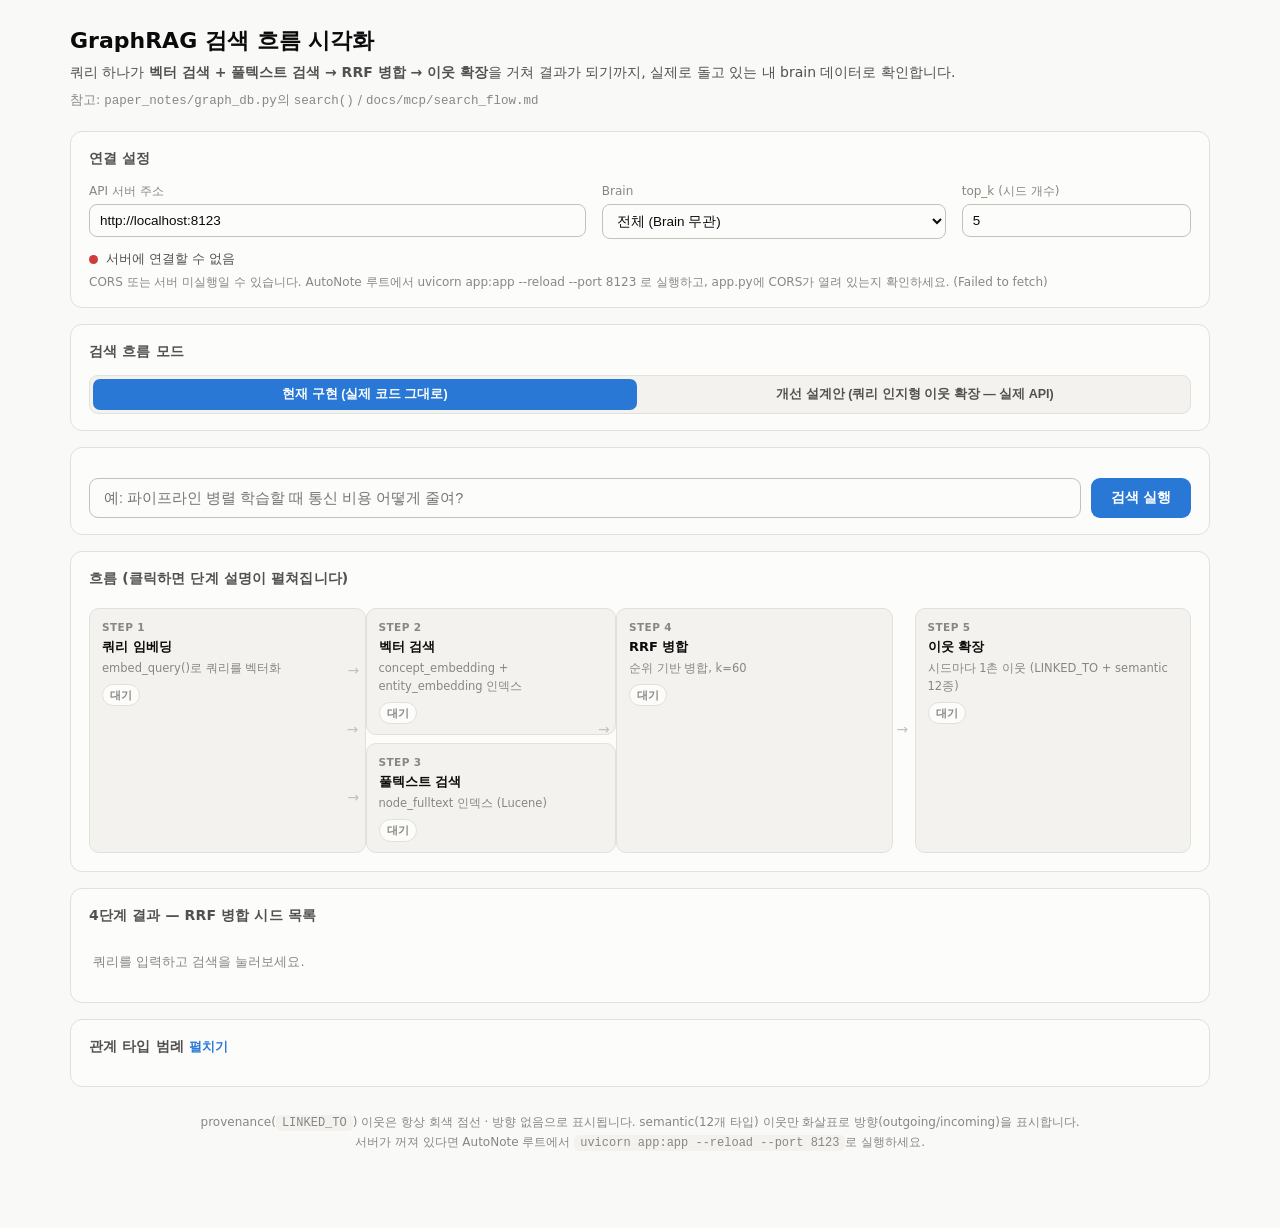
==== test/search_flow_visualizer.html @ 50897fcd "feat(graph): add query-aware relation-type routing to search() Implements the design in docs/mcp/sea" ====
<!DOCTYPE html>
<html lang="ko">
<head>
<meta charset="UTF-8">
<meta name="viewport" content="width=device-width, initial-scale=1.0">
<title>GraphRAG 검색 흐름 시각화</title>
<style>
  :root{
    color-scheme: light;
    --surface:      #fcfcfb;
    --surface-2:    #f3f2ee;
    --page:         #f9f9f7;
    --text:         #0b0b0b;
    --text-2:       #52514e;
    --text-muted:   #898781;
    --border:       #e1e0d9;
    --border-strong:#c3c2b7;
    --accent:       #2a78d6;
    --accent-bg:    #eaf2fc;
    --good:         #0ca30c;
    --bad:          #d03b3b;
    --warn:         #eda100;

    --node-concept-bg: #eaf2fc; --node-concept-bd: #2a78d6;
    --node-entity-bg:  #e3f6ef; --node-entity-bd:  #1baf7a;
    --node-paper-bg:   #f0efec; --node-paper-bd:   #898781;

    --grp-hierarchy: #4a3aa7; /* violet: PART_OF, IS_A */
    --grp-usage:     #eb6834; /* orange: USES, EXTENDS, IMPROVES_ON */
    --grp-compare:   #e34948; /* red:    OUTPERFORMS, COMPARED_TO, CONTRADICTS */
    --grp-eval:      #eda100; /* yellow: SOLVES, EVALUATED_ON, LIMITED_BY */
    --grp-related:   #898781; /* gray:   RELATED (fallback) */
    --grp-provenance:#898781; /* gray:   LINKED_TO */
  }
  @media (prefers-color-scheme: dark){
    :root{
      color-scheme: dark;
      --surface:      #1a1a19;
      --surface-2:    #232322;
      --page:         #0d0d0d;
      --text:         #ffffff;
      --text-2:       #c3c2b7;
      --text-muted:   #898781;
      --border:       #2c2c2a;
      --border-strong:#383835;
      --accent:       #3987e5;
      --accent-bg:    #16273d;
      --good:         #0ca30c;
      --bad:          #e66767;
      --warn:         #c98500;

      --node-concept-bg: #16273d; --node-concept-bd: #3987e5;
      --node-entity-bg:  #12261e; --node-entity-bd:  #199e70;
      --node-paper-bg:   #232322; --node-paper-bd:   #6b6a64;

      --grp-hierarchy: #9085e9;
      --grp-usage:     #eb875f;
      --grp-compare:   #e66767;
      --grp-eval:      #c98500;
      --grp-related:   #a3a199;
      --grp-provenance:#a3a199;
    }
  }
  *{ box-sizing:border-box; }
  body{
    margin:0; background:var(--page); color:var(--text);
    font-family: system-ui, -apple-system, "Segoe UI", sans-serif;
    font-size:14px; line-height:1.55;
  }
  .wrap{ max-width:1180px; margin:0 auto; padding:24px 20px 80px; }
  header.page{ margin-bottom:20px; }
  header.page h1{ font-size:22px; margin:0 0 4px; }
  header.page p{ margin:0; color:var(--text-2); }
  header.page .doc-ref{ color:var(--text-muted); font-size:12.5px; margin-top:6px; }

  .card{
    background:var(--surface); border:1px solid var(--border);
    border-radius:12px; padding:16px 18px; margin-bottom:16px;
  }
  .card h2{ font-size:14px; margin:0 0 12px; color:var(--text-2); font-weight:700; letter-spacing:.01em; }

  /* --- config bar --- */
  .cfg-grid{ display:grid; grid-template-columns: 1.3fr .9fr .6fr; gap:12px 16px; }
  @media (max-width:820px){ .cfg-grid{ grid-template-columns:1fr; } }
  .field label{ display:block; font-size:12px; color:var(--text-muted); margin-bottom:4px; }
  .field input[type=text], .field input[type=number], .field select{
    width:100%; padding:8px 10px; border-radius:8px; border:1px solid var(--border-strong);
    background:var(--surface); color:var(--text); font-size:13.5px;
  }
  .field input:focus, .field select:focus{ outline:2px solid var(--accent); outline-offset:1px; }
  .status-row{ display:flex; align-items:center; gap:8px; margin-top:10px; font-size:12.5px; color:var(--text-2); }
  .dot{ width:9px; height:9px; border-radius:50%; background:var(--text-muted); flex:0 0 auto; }
  .dot.ok{ background:var(--good); }
  .dot.bad{ background:var(--bad); }
  .dot.pending{ background:var(--warn); animation:pulse 1.1s infinite; }
  @keyframes pulse{ 0%,100%{opacity:1;} 50%{opacity:.35;} }
  .hint{ color:var(--text-muted); font-size:12px; margin-top:4px; }

  .mode-toggle{ display:flex; gap:6px; background:var(--surface-2); border:1px solid var(--border); border-radius:9px; padding:3px; }
  .mode-toggle button{
    flex:1; padding:7px 10px; border:none; border-radius:7px; background:transparent;
    color:var(--text-2); font-size:12.5px; font-weight:600; cursor:pointer;
  }
  .mode-toggle button.active{ background:var(--accent); color:#fff; }

  .improved-panel{ margin-top:12px; padding-top:12px; border-top:1px dashed var(--border); display:none; }
  .improved-panel.show{ display:block; }
  .improved-panel .row{ display:flex; flex-wrap:wrap; gap:16px; align-items:flex-start; }
  .type-checks{ display:flex; flex-wrap:wrap; gap:6px 10px; max-width:640px; }
  .type-chk{ display:flex; align-items:center; gap:5px; font-size:12px; color:var(--text-2); white-space:nowrap; }
  .type-chk input{ accent-color:var(--accent); }
  .type-chk .sw{ width:8px; height:8px; border-radius:2px; flex:0 0 auto; }
  .type-chk .chk-score{ font-size:10px; color:var(--text-muted); font-variant-numeric:tabular-nums; }
  .mini-field{ display:flex; align-items:center; gap:6px; font-size:12.5px; color:var(--text-2); }
  .mini-field input[type=number]{ width:56px; padding:5px 6px; border-radius:6px; border:1px solid var(--border-strong); background:var(--surface); color:var(--text); }

  .query-row{ display:flex; gap:10px; margin-top:14px; }
  .query-row input[type=text]{ flex:1; padding:11px 14px; border-radius:9px; border:1px solid var(--border-strong); background:var(--surface); color:var(--text); font-size:14.5px; }
  .query-row input[type=text]:focus{ outline:2px solid var(--accent); outline-offset:1px; }
  .btn{ padding:10px 20px; border-radius:9px; border:none; background:var(--accent); color:#fff; font-size:14px; font-weight:600; cursor:pointer; white-space:nowrap; }
  .btn:disabled{ opacity:.5; cursor:default; }
  .btn.ghost{ background:transparent; color:var(--accent); border:1px solid var(--accent); }

  /* --- pipeline --- */
  .pipeline{ display:flex; align-items:stretch; gap:0; overflow-x:auto; padding:6px 0 2px; }
  .stage{
    flex:1 1 0; min-width:150px; border:1px solid var(--border); border-radius:10px;
    padding:10px 12px; background:var(--surface-2); position:relative; cursor:pointer;
    transition:border-color .15s, background .15s;
  }
  .stage + .stage{ margin-left:22px; }
  .stage::before{
    content:"→"; position:absolute; left:-19px; top:50%; transform:translateY(-50%);
    color:var(--border-strong); font-size:14px;
  }
  .stage.parallel::before{ content:""; }
  .stage .n{ font-size:10.5px; font-weight:700; color:var(--text-muted); letter-spacing:.04em; }
  .stage .t{ font-size:13px; font-weight:700; margin:2px 0 3px; }
  .stage .d{ font-size:11.5px; color:var(--text-muted); }
  .stage .badge{
    display:inline-block; margin-top:6px; font-size:10.5px; font-weight:700; padding:2px 7px;
    border-radius:99px; background:var(--surface); color:var(--text-muted); border:1px solid var(--border);
  }
  .stage.active{ border-color:var(--accent); background:var(--accent-bg); }
  .stage.active .badge{ background:var(--accent); color:#fff; border-color:var(--accent); }
  .stage.done .badge{ background:var(--good); color:#fff; border-color:var(--good); }
  .stage-detail{
    display:none; margin-top:10px; padding:10px 12px; background:var(--surface-2);
    border:1px solid var(--border); border-radius:9px; font-size:12.5px; color:var(--text-2);
  }
  .stage-detail.show{ display:block; }
  .stage-detail code, .stage-detail pre{
    background:var(--surface); border:1px solid var(--border); border-radius:6px;
    padding:2px 5px; font-size:11.5px; font-family:ui-monospace, "SF Mono", Menlo, Consolas, monospace;
  }
  .stage-detail pre{ padding:8px 10px; overflow-x:auto; white-space:pre; }

  .parallel-wrap{ flex:1 1 0; min-width:150px; display:flex; flex-direction:column; gap:8px; position:relative; }
  .parallel-wrap::before{ content:"→"; position:absolute; left:-19px; top:50%; transform:translateY(-50%); color:var(--border-strong); font-size:14px; }
  .parallel-wrap .stage{ flex:1; }
  .parallel-wrap .stage + .stage{ margin-left:0; }

  /* --- seeds --- */
  .empty-note{ color:var(--text-muted); font-size:13px; padding:14px 4px; }
  .seed-list{ display:flex; flex-direction:column; gap:10px; }
  .seed-card{ border:1px solid var(--border); border-radius:10px; overflow:hidden; }
  .seed-head{ display:flex; align-items:center; gap:10px; padding:10px 14px; background:var(--surface-2); cursor:pointer; }
  .rank{ font-size:12px; font-weight:800; color:var(--text-muted); width:22px; }
  .type-badge{ font-size:10.5px; font-weight:700; padding:2px 8px; border-radius:99px; border:1px solid; }
  .type-badge.Concept{ color:var(--node-concept-bd); background:var(--node-concept-bg); border-color:var(--node-concept-bd); }
  .type-badge.Entity{ color:var(--node-entity-bd); background:var(--node-entity-bg); border-color:var(--node-entity-bd); }
  .type-badge.Paper{ color:var(--node-paper-bd); background:var(--node-paper-bg); border-color:var(--node-paper-bd); }
  .seed-label{ font-weight:600; flex:1; min-width:0; overflow:hidden; text-overflow:ellipsis; white-space:nowrap; }
  .seed-score{ font-size:11.5px; color:var(--text-muted); font-variant-numeric:tabular-nums; }
  .score-bar{ height:4px; border-radius:2px; background:var(--border); overflow:hidden; margin-top:2px; }
  .score-bar i{ display:block; height:100%; background:var(--accent); }
  .chev{ color:var(--text-muted); font-size:11px; transition:transform .15s; }
  .seed-card.open .chev{ transform:rotate(90deg); }

  .neighbor-body{ display:none; padding:14px; border-top:1px solid var(--border); }
  .seed-card.open .neighbor-body{ display:block; }
  .neigh-section-title{ font-size:11px; font-weight:700; color:var(--text-muted); text-transform:uppercase; letter-spacing:.05em; margin:0 0 8px; }
  .neigh-section + .neigh-section{ margin-top:16px; }
  .neigh-grid{ display:flex; flex-wrap:wrap; gap:8px; }
  .neigh-chip{
    display:flex; align-items:center; gap:7px; padding:6px 10px 6px 8px; border-radius:9px;
    border:1px solid var(--border); background:var(--surface-2); font-size:12.5px; max-width:340px;
  }
  .neigh-chip .type-dot{ width:8px; height:8px; border-radius:50%; flex:0 0 auto; }
  .neigh-chip .lbl{ overflow:hidden; text-overflow:ellipsis; white-space:nowrap; }
  .neigh-chip .rel-tag{
    font-size:10px; font-weight:700; padding:1px 6px; border-radius:99px; color:#fff; white-space:nowrap;
  }
  .neigh-chip .arrow{ font-size:11px; color:var(--text-muted); }
  .neigh-chip .neigh-score{ font-size:10.5px; color:var(--text-muted); font-variant-numeric:tabular-nums; }
  .reduce-note{ font-size:11.5px; color:var(--text-muted); margin-bottom:8px; }
  .hop2-block{ margin-top:8px; padding:8px 10px; border-left:2px solid var(--border-strong); font-size:12px; color:var(--text-2); }
  .hop2-block .path{ font-size:11.5px; color:var(--text-muted); margin-bottom:6px; }

  /* --- legend --- */
  .legend-toggle{ font-size:12.5px; color:var(--accent); cursor:pointer; background:none; border:none; padding:0; font-weight:600; }
  .legend-body{ display:none; margin-top:12px; }
  .legend-body.show{ display:block; }
  .legend-grid{ display:grid; grid-template-columns:repeat(auto-fill,minmax(230px,1fr)); gap:8px 14px; }
  .legend-item{ display:flex; gap:8px; font-size:12px; }
  .legend-item .sw{ width:10px; height:10px; border-radius:2px; margin-top:3px; flex:0 0 auto; }
  .legend-item b{ font-family:ui-monospace, Menlo, Consolas, monospace; font-size:11.5px; }
  .legend-item span{ color:var(--text-muted); }

  .raw-toggle{ font-size:12px; color:var(--text-muted); cursor:pointer; background:none; border:none; padding:0; margin-top:10px; text-decoration:underline; }
  pre.raw{ display:none; margin-top:8px; max-height:280px; overflow:auto; background:var(--surface-2); border:1px solid var(--border); border-radius:8px; padding:10px 12px; font-size:11.5px; }
  pre.raw.show{ display:block; }

  .footnote{ color:var(--text-muted); font-size:12px; margin-top:26px; text-align:center; }
  .footnote code{ background:var(--surface-2); padding:1px 6px; border-radius:5px; }
</style>
</head>
<body>
<div class="wrap">

  <header class="page">
    <h1>GraphRAG 검색 흐름 시각화</h1>
    <p>쿼리 하나가 <b>벡터 검색 + 풀텍스트 검색 → RRF 병합 → 이웃 확장</b>을 거쳐 결과가 되기까지, 실제로 돌고 있는 내 brain 데이터로 확인합니다.</p>
    <div class="doc-ref">참고: <code>paper_notes/graph_db.py</code>의 <code>search()</code> / <code>docs/mcp/search_flow.md</code></div>
  </header>

  <section class="card">
    <h2>연결 설정</h2>
    <div class="cfg-grid">
      <div class="field">
        <label for="baseUrl">API 서버 주소</label>
        <input type="text" id="baseUrl" placeholder="http://localhost:8123">
      </div>
      <div class="field">
        <label for="brainSel">Brain</label>
        <select id="brainSel"><option value="">전체 (Brain 무관)</option></select>
      </div>
      <div class="field">
        <label for="topK">top_k (시드 개수)</label>
        <input type="number" id="topK" value="5" min="1" max="20">
      </div>
    </div>
    <div class="status-row">
      <span class="dot pending" id="statusDot"></span>
      <span id="statusText">서버 연결 확인 중…</span>
    </div>
    <div class="hint" id="statusHint"></div>
  </section>

  <section class="card">
    <h2>검색 흐름 모드</h2>
    <div class="mode-toggle">
      <button id="modeBtnCurrent" class="active" type="button">현재 구현 (실제 코드 그대로)</button>
      <button id="modeBtnImproved" type="button">개선 설계안 (쿼리 인지형 이웃 확장 — 실제 API)</button>
    </div>

    <div class="improved-panel" id="improvedPanel">
      <div class="hint" style="margin-bottom:10px;">
        <code>graph_db.py</code>의 <code>search(mode="routed")</code>를 실제로 호출합니다(<code>docs/mcp/search_flow.md</code>의 "개선 설계안"이 그대로 구현돼 있음) — 관계 타입 라우팅과 이웃 랭킹 점수는 <b>전부 실제 임베딩 코사인 유사도</b>고, 2촌 확장도 <b>같은 요청 한 번 안에서 서버가 실제로 계산</b>해서 내려줍니다. 브라우저에서 다시 계산하는 부분은 없습니다.
        기본 검색("현재 구현" 모드, <code>mode="all"</code>)은 100% 그대로라서, 이 기능이 있다고 해서 Claude가 실제로 검색할 때의 동작이 바뀌는 건 아닙니다.
      </div>
      <div class="row">
        <div>
          <div class="hint" style="margin-bottom:6px;">① 관계 타입 라우팅 — 검색을 실행하면 서버가 쿼리 임베딩과 각 타입 설명 임베딩의 코사인 유사도로 상위 3개를 자동 체크합니다(옆 숫자가 실제 유사도 점수). 체크박스를 직접 켜고 끄면 그 뒤로는 검색을 다시 실행해도(또는 아래 설정을 바꿔도) 자동 추천이 덮어쓰지 않고 그 상태로 서버에 그대로 전달됩니다.
            <span id="autoRouteResetHint" style="display:none;"> — <button type="button" id="autoRouteResetBtn" class="raw-toggle" style="font-size:11.5px;">자동 추천으로 되돌리기</button></span>
          </div>
          <div class="type-checks" id="typeChecks"></div>
        </div>
      </div>
      <div class="row" style="margin-top:12px;">
        <div class="mini-field">② 시드당 semantic 이웃 상한(M):
          <input type="number" id="capM" value="3" min="1" max="12">
        </div>
        <div class="mini-field">
          <input type="checkbox" id="hop2Chk" checked>
          ③ 상위 <input type="number" id="hop2N" value="1" min="1" max="2" style="width:40px;"> 개 이웃만 2촌까지 확장 (같은 요청 안에서 서버가 계산)
        </div>
      </div>
    </div>
  </section>

  <section class="card">
    <div class="query-row">
      <input type="text" id="queryInput" placeholder="예: 파이프라인 병렬 학습할 때 통신 비용 어떻게 줄여?">
      <button class="btn" id="searchBtn" type="button">검색 실행</button>
    </div>
  </section>

  <section class="card">
    <h2>흐름 (클릭하면 단계 설명이 펼쳐집니다)</h2>
    <div class="pipeline" id="pipeline"></div>
    <div id="stageDetails"></div>
  </section>

  <section class="card">
    <h2>4단계 결과 — RRF 병합 시드 목록</h2>
    <div id="seedListWrap"><div class="empty-note">쿼리를 입력하고 검색을 눌러보세요.</div></div>
    <button class="raw-toggle" id="rawToggle" style="display:none;">원본 응답 JSON 보기</button>
    <pre class="raw" id="rawJson"></pre>
  </section>

  <section class="card">
    <h2>관계 타입 범례 <button class="legend-toggle" id="legendToggle">펼치기</button></h2>
    <div class="legend-body" id="legendBody">
      <div class="legend-grid" id="legendGrid"></div>
    </div>
  </section>

  <div class="footnote">
    provenance(<code>LINKED_TO</code>) 이웃은 항상 회색 점선 · 방향 없음으로 표시됩니다. semantic(12개 타입) 이웃만 화살표로 방향(outgoing/incoming)을 표시합니다.<br>
    서버가 꺼져 있다면 AutoNote 루트에서 <code>uvicorn app:app --reload --port 8123</code>로 실행하세요.
  </div>

</div>

<script>
(function(){
  "use strict";

  /* ---------------- 12개 semantic 관계 타입 정의 (docs/graph/relation_type.md 기준) ---------------- */
  var REL_TYPES = [
    { name:"PART_OF",      group:"hierarchy", symmetric:false, desc:"A가 B의 구성요소다" },
    { name:"IS_A",         group:"hierarchy", symmetric:false, desc:"A가 B의 구체적 사례/하위 유형이다" },
    { name:"USES",         group:"usage",     symmetric:false, desc:"A가 B를 도구/구성요소로 사용한다" },
    { name:"EXTENDS",      group:"usage",     symmetric:false, desc:"A가 B를 확장·발전시킨 후속 연구다" },
    { name:"IMPROVES_ON",  group:"usage",     symmetric:false, desc:"A가 B보다 개선된 성능/방식으로 제시된다" },
    { name:"OUTPERFORMS",  group:"compare",   symmetric:false, desc:"A가 B보다 실험적으로 우세하다" },
    { name:"COMPARED_TO",  group:"compare",   symmetric:true,  desc:"A와 B가 서로 비교 대상이다 (대칭)" },
    { name:"CONTRADICTS",  group:"compare",   symmetric:true,  desc:"A의 주장/결과가 B와 상충한다 (대칭)" },
    { name:"SOLVES",       group:"eval",      symmetric:false, desc:"A(방법)가 B(문제)를 해결한다" },
    { name:"EVALUATED_ON", group:"eval",      symmetric:false, desc:"A가 B(데이터셋/벤치마크)로 검증됐다" },
    { name:"LIMITED_BY",   group:"eval",      symmetric:false, desc:"A가 B라는 한계를 가진다" },
    { name:"RELATED",      group:"related",   symmetric:true,  desc:"위 어디에도 안 맞는 약한 연결 (폴백)" }
  ];
  var GROUP_COLOR = {
    hierarchy: "var(--grp-hierarchy)",
    usage:     "var(--grp-usage)",
    compare:   "var(--grp-compare)",
    eval:      "var(--grp-eval)",
    related:   "var(--grp-related)",
    provenance:"var(--grp-provenance)"
  };
  var REL_BY_NAME = {};
  REL_TYPES.forEach(function(r){ REL_BY_NAME[r.name] = r; });

  var PIPELINE_STAGES = [
    { id:"s1", n:"STEP 1", t:"쿼리 임베딩", d:"embed_query()로 쿼리를 벡터화",
      detail:"paper_notes/embeddings.py의 로컬 임베딩 모델로 쿼리 문자열을 노드 임베딩과 같은 모델·차원으로 벡터화합니다. (embed_query는 질의문 인코딩, embed_passage는 저장 문서 인코딩 — 비대칭 임베딩)" },
    { id:"s2", n:"STEP 2", t:"벡터 검색", d:"concept_embedding + entity_embedding 인덱스", parallel:true,
      detail:"<pre>CALL db.index.vector.queryNodes('concept_embedding', k, vec) YIELD node, score\nUNION\nCALL db.index.vector.queryNodes('entity_embedding', k, vec) YIELD node, score</pre>두 인덱스를 UNION으로 합친 뒤 파이썬에서 score 기준 재정렬합니다. 최대 2*top_k개 후보." },
    { id:"s3", n:"STEP 3", t:"풀텍스트 검색", d:"node_fulltext 인덱스 (Lucene)", parallel:true,
      detail:"<pre>CALL db.index.fulltext.queryNodes('node_fulltext', q) YIELD node, score\nLIMIT k</pre>display_label / description / note / user_notes 네 필드를 대상으로 Lucene이 토큰 매치·TF-IDF 계열 점수를 매깁니다." },
    { id:"s4", n:"STEP 4", t:"RRF 병합", d:"순위 기반 병합, k=60",
      detail:"벡터(코사인 0~1)와 풀텍스트(Lucene, 상한 없음) 점수는 스케일이 달라 그대로 못 더칩니다. 각 리스트 안에서의 <code>순위</code>만 보고 <code>score += 1/(60+rank)</code>를 두 리스트에서 각각 더한 뒤 내림차순 정렬 → 상위 top_k개가 최종 시드." },
    { id:"s5", n:"STEP 5", t:"이웃 확장", d:"시드마다 1촌 이웃 (LINKED_TO + semantic 12종)",
      detail:"<pre>MATCH (n:{type} {slug:$slug})\nOPTIONAL MATCH (n)-[r]-(neighbor)</pre>타입 미지정·무방향 패턴이라 provenance(LINKED_TO)와 semantic 12종을 한 번에 훑습니다. relation/direction은 LINKED_TO일 땐 null, semantic일 땐 채워집니다(direction: startNode(r)=n이면 outgoing)." }
  ];

  /* ---------------- 상태 ---------------- */
  var state = {
    mode: "current",
    lastResults: null,
    baseUrl: localStorage.getItem("sfv_baseUrl") || "http://localhost:8123",
    brainId: localStorage.getItem("sfv_brainId") || "",
    // 자동 관계 타입 라우팅(서버가 실제로 계산해 응답에 담아 보내는 routed_types)이
    // 체크박스를 계속 덮어써도 되는지. 사용자가 체크박스를 하나라도 직접 클릭하면
    // false로 내려가서, 그 뒤로는 재검색을 해도 applyRoutedTypesToCheckboxes()가
    // 체크 상태 자체는 손대지 않고 점수 라벨만 "수동"으로 표시한다 - "직접 켜고 끌
    // 수 있다"는 문구가 실제로 지켜지게 하려면 자동 추천이 매 재검색마다 사용자의
    // 수동 선택을 되돌리면 안 된다.
    autoRouteEnabled: true,
    // 검색 실행 없이 체크박스/M/2촌 설정만 바꿔도 서버에 실제로 재요청해서 결과를
    // 바로 다시 그릴 때, 사용자가 펼쳐서 보고 있던 시드 카드가 접혀버리지 않도록
    // 열린 시드의 "type:slug" 키를 기억해둔다.
    openSeeds: new Set()
  };

  /* ---------------- DOM 준비 ---------------- */
  var $ = function(id){ return document.getElementById(id); };

  function buildPipeline(){
    var wrap = $("pipeline");
    wrap.innerHTML = "";
    var i = 0;
    while (i < PIPELINE_STAGES.length){
      var st = PIPELINE_STAGES[i];
      if (st.parallel){
        var pwrap = document.createElement("div");
        pwrap.className = "parallel-wrap";
        while (i < PIPELINE_STAGES.length && PIPELINE_STAGES[i].parallel){
          pwrap.appendChild(makeStageEl(PIPELINE_STAGES[i]));
          i++;
        }
        wrap.appendChild(pwrap);
      } else {
        wrap.appendChild(makeStageEl(st));
        i++;
      }
    }
  }
  function makeStageEl(st){
    var el = document.createElement("div");
    el.className = "stage";
    el.id = "stage-" + st.id;
    el.innerHTML =
      '<div class="n">' + st.n + '</div>' +
      '<div class="t">' + st.t + '</div>' +
      '<div class="d">' + st.d + '</div>' +
      '<span class="badge">대기</span>';
    el.addEventListener("click", function(){ toggleDetail(st); });
    return el;
  }
  function toggleDetail(st){
    var host = $("stageDetails");
    var existing = document.getElementById("detail-" + st.id);
    if (existing){ existing.remove(); return; }
    Array.prototype.forEach.call(host.querySelectorAll(".stage-detail"), function(n){ n.remove(); });
    var d = document.createElement("div");
    d.id = "detail-" + st.id;
    d.className = "stage-detail show";
    d.innerHTML = "<b>" + st.t + "</b> — " + st.detail;
    host.appendChild(d);
  }
  function setStage(id, status){ // 'idle' | 'active' | 'done'
    var el = $("stage-" + id);
    if (!el) return;
    el.classList.remove("active","done");
    var badge = el.querySelector(".badge");
    if (status === "active"){ el.classList.add("active"); badge.textContent = "진행중"; }
    else if (status === "done"){ el.classList.add("done"); badge.textContent = "완료"; }
    else { badge.textContent = "대기"; }
  }
  function resetPipeline(){ PIPELINE_STAGES.forEach(function(s){ setStage(s.id, "idle"); }); }

  function buildLegend(){
    var grid = $("legendGrid");
    grid.innerHTML = "";
    var prov = document.createElement("div");
    prov.className = "legend-item";
    prov.innerHTML = '<span class="sw" style="background:var(--grp-provenance);"></span><div><b>LINKED_TO</b><br><span>provenance(출처) — 항상 회색 점선, 방향 표시 없음</span></div>';
    grid.appendChild(prov);
    REL_TYPES.forEach(function(r){
      var it = document.createElement("div");
      it.className = "legend-item";
      it.innerHTML = '<span class="sw" style="background:' + GROUP_COLOR[r.group] + ';"></span><div><b>' + r.name + '</b>' + (r.symmetric ? ' <span style="font-size:10px;">(대칭)</span>' : '') + '<br><span>' + r.desc + '</span></div>';
      grid.appendChild(it);
    });
  }

  // 검색 실행을 다시 누르지 않아도, 개선 설계안 모드에서 관계 타입 체크박스 /
  // M(상한) / 2촌 확장 설정 중 뭐든 바뀌면 즉시 서버에 /api/graph-search?mode=routed를
  // 다시 물어서(state.lastResults를 브라우저에서 재계산하는 게 아니라, 실제 라우팅·
  // 랭킹·2촌 확장을 서버가 새 설정으로 다시 계산한 응답을 받아서) 화면에 반영한다.
  // 로컬 서버 + 로컬 임베딩 모델이라 비용은 없다.
  var refetchTimer = null;
  function refetchAndRender(){
    var query = $("queryInput").value.trim();
    if (!query || !state.lastResults) return; // 아직 첫 검색 전이면 할 게 없음
    fetchAndRender(query).catch(function(err){
      $("seedListWrap").innerHTML = '<div class="empty-note" style="color:var(--bad);">재검색 실패: ' + escapeHtml(err.message) + '</div>';
    });
  }
  // 숫자 입력(M, 2촌 개수)은 타이핑 중에도 input 이벤트가 계속 발생하므로, 매 타
  // 이핑마다 요청을 쏘지 않도록 약간의 디바운스를 둔다.
  function debouncedRefetch(){
    clearTimeout(refetchTimer);
    refetchTimer = setTimeout(refetchAndRender, 350);
  }

  function buildTypeChecks(){
    var host = $("typeChecks");
    host.innerHTML = "";
    REL_TYPES.forEach(function(r){
      var wrap = document.createElement("label");
      wrap.className = "type-chk";
      wrap.innerHTML =
        '<input type="checkbox" id="chk-' + r.name + '" checked>' +
        '<span class="sw" style="background:' + GROUP_COLOR[r.group] + ';"></span>' +
        '<span>' + r.name + '</span>' +
        '<span class="chk-score" id="chkscore-' + r.name + '"></span>';
      host.appendChild(wrap);
    });
    // 체크박스를 하나라도 직접 건드리면 자동 라우팅을 끈다(사용자의 수동 선택을
    // 존중) - "자동 추천으로 되돌리기" 버튼으로만 다시 켤 수 있다. 그리고 검색을
    // 다시 누를 필요 없이 서버에 바로 재검색을 물어서 결과에 반영한다.
    host.querySelectorAll('input[type=checkbox]').forEach(function(chk){
      chk.addEventListener("change", function(){
        state.autoRouteEnabled = false;
        $("autoRouteResetHint").style.display = "inline";
        refetchAndRender();
      });
    });
  }

  // 서버가 실제로 계산한 routed_types(쿼리 임베딩 ↔ 타입 설명 임베딩의 코사인
  // 유사도, 상위 3개)를 응답에서 그대로 읽어서 체크박스 상태/점수 라벨에 반영한다.
  // 자동 추천이 켜져 있을 때만 체크 상태 자체를 덮어쓰고, 사용자가 수동으로 끈
  // 상태에서는 체크는 건드리지 않되 "수동"이라고 표시한다.
  function applyRoutedTypesToCheckboxes(results){
    if (state.mode !== "improved") return;
    var routedTypes = (results && results[0] && results[0].routed_types) || {};
    REL_TYPES.forEach(function(r){
      var chk = $("chk-" + r.name);
      var scoreEl = $("chkscore-" + r.name);
      if (!chk) return;
      var hasScore = Object.prototype.hasOwnProperty.call(routedTypes, r.name);
      if (state.autoRouteEnabled) chk.checked = hasScore;
      if (scoreEl){
        scoreEl.textContent = hasScore ? routedTypes[r.name].toFixed(3)
          : (state.autoRouteEnabled ? "" : "수동");
      }
    });
  }

  function resetToAutoRoute(){
    state.autoRouteEnabled = true;
    $("autoRouteResetHint").style.display = "none";
    refetchAndRender();
  }

  /* ---------------- 서버 연결 ---------------- */
  function currentBase(){ return ($("baseUrl").value || "").replace(/\/+$/, ""); }

  function checkConnection(){
    var base = currentBase();
    var dot = $("statusDot"), text = $("statusText"), hint = $("statusHint");
    dot.className = "dot pending"; text.textContent = "서버 연결 확인 중…"; hint.textContent = "";
    if (!base){ dot.className = "dot bad"; text.textContent = "서버 주소를 입력하세요."; return; }

    var ctrl = new AbortController();
    var to = setTimeout(function(){ ctrl.abort(); }, 5000);
    fetch(base + "/api/brains", { signal: ctrl.signal })
      .then(function(r){ if (!r.ok) throw new Error("HTTP " + r.status); return r.json(); })
      .then(function(data){
        clearTimeout(to);
        dot.className = "dot ok"; text.textContent = "서버 연결됨";
        var sel = $("brainSel");
        var prev = sel.value || state.brainId;
        sel.innerHTML = '<option value="">전체 (Brain 무관)</option>';
        (data.brains || []).forEach(function(b){
          var opt = document.createElement("option");
          opt.value = b.id; opt.textContent = b.name + " (" + (b.paper_slugs ? b.paper_slugs.length : 0) + "개 논문)";
          sel.appendChild(opt);
        });
        if (prev) sel.value = prev;
      })
      .catch(function(err){
        clearTimeout(to);
        dot.className = "dot bad"; text.textContent = "서버에 연결할 수 없음";
        hint.textContent = "CORS 또는 서버 미실행일 수 있습니다. AutoNote 루트에서 uvicorn app:app --reload --port 8123 로 실행하고, app.py에 CORS가 열려 있는지 확인하세요. (" + err.message + ")";
      });
  }

  /* ---------------- 검색 요청 파라미터 / 실행 ---------------- */
  // 현재 UI 상태(모드, top_k, brain, 관계 타입 체크박스, M, 2촌 여부)를 실제
  // /api/graph-search 쿼리 파라미터로 그대로 옮긴다. "현재 구현" 모드는 mode=all
  // (파라미터를 안 준 것과 완전히 동일 — 서버 쪽 하위호환 보장), "개선 설계안"
  // 모드는 mode=routed. 자동 라우팅이 켜져 있으면 relation_types를 아예 안 보내서
  // 서버가 쿼리 임베딩으로 직접 라우팅하게 하고, 사용자가 체크박스를 수동으로
  // 건드린 뒤에는 그 목록을 그대로 relation_types로 넘긴다.
  function currentSearchParams(){
    var p = {
      topK: parseInt($("topK").value, 10) || 5,
      brainId: $("brainSel").value
    };
    if (state.mode === "improved"){
      p.mode = "routed";
      p.neighborCap = Math.max(1, parseInt($("capM").value, 10) || 3);
      p.hop2TopN = $("hop2Chk").checked ? Math.max(1, Math.min(2, parseInt($("hop2N").value, 10) || 1)) : 0;
      if (!state.autoRouteEnabled){
        p.relationTypes = REL_TYPES
          .filter(function(r){ var chk = $("chk-" + r.name); return chk && chk.checked; })
          .map(function(r){ return r.name; });
      }
    } else {
      p.mode = "all";
    }
    return p;
  }

  function apiSearch(query, opts){
    opts = opts || {};
    var params = new URLSearchParams();
    params.set("q", query);
    params.set("top_k", String(opts.topK || 5));
    if (opts.brainId) params.set("brain_id", opts.brainId);
    if (opts.mode) params.set("mode", opts.mode);
    if (opts.relationTypes && opts.relationTypes.length) params.set("relation_types", opts.relationTypes.join(","));
    if (typeof opts.neighborCap === "number") params.set("neighbor_cap", String(opts.neighborCap));
    if (typeof opts.hop2TopN === "number") params.set("hop2_top_n", String(opts.hop2TopN));
    return fetch(currentBase() + "/api/graph-search?" + params.toString())
      .then(function(r){
        if (!r.ok){
          return r.json().catch(function(){ return {}; }).then(function(body){
            throw new Error((body && body.detail) || ("HTTP " + r.status));
          });
        }
        return r.json();
      })
      .then(function(data){ return data.results || []; });
  }

  // 실제 네트워크 요청 한 번으로 (필요하면 mode=routed의 실제 라우팅/랭킹/2촌
  // 확장까지) 서버에서 계산해 받아온 뒤 화면을 갱신하는 공용 함수. runSearch()의
  // 최초 검색과 refetchAndRender()의 설정-변경 재검색이 모두 이걸 쓴다.
  function fetchAndRender(query){
    var params = currentSearchParams();
    return apiSearch(query, params).then(function(results){
      state.lastResults = results;
      applyRoutedTypesToCheckboxes(results);
      renderSeedList(results, query);
      $("rawToggle").style.display = "inline";
      $("rawJson").textContent = JSON.stringify(results, null, 2);
      return results;
    });
  }

  function sleep(ms){ return new Promise(function(res){ setTimeout(res, ms); }); }

  function runSearch(){
    var query = $("queryInput").value.trim();
    if (!query){ $("queryInput").focus(); return; }
    localStorage.setItem("sfv_baseUrl", currentBase());
    localStorage.setItem("sfv_brainId", $("brainSel").value);

    $("searchBtn").disabled = true;
    resetPipeline();
    $("seedListWrap").innerHTML = '<div class="empty-note">검색 중…</div>';
    $("rawToggle").style.display = "none";
    $("rawJson").classList.remove("show");

    setStage("s1", "active");
    sleep(300)
      .then(function(){ setStage("s1","done"); setStage("s2","active"); setStage("s3","active"); return sleep(300); })
      .then(function(){ return fetchAndRender(query); })
      .then(function(){
        setStage("s2","done"); setStage("s3","done"); setStage("s4","active");
        return sleep(200);
      })
      .then(function(){
        setStage("s4","done"); setStage("s5","active");
        return sleep(150);
      })
      .then(function(){ setStage("s5","done"); })
      .catch(function(err){
        $("seedListWrap").innerHTML = '<div class="empty-note" style="color:var(--bad);">검색 실패: ' + escapeHtml(err.message) + '</div>';
        resetPipeline();
      })
      .then(function(){ $("searchBtn").disabled = false; });
  }

  function escapeHtml(s){
    return String(s).replace(/[&<>"']/g, function(c){
      return { "&":"&amp;", "<":"&lt;", ">":"&gt;", '"':"&quot;", "'":"&#39;" }[c];
    });
  }

  /* ---------------- 시드/이웃 렌더링 ---------------- */
  function renderSeedList(results, query){
    var wrap = $("seedListWrap");
    wrap.innerHTML = "";
    if (!results.length){
      wrap.innerHTML = '<div class="empty-note">시드가 없습니다. (인덱스에 매치되는 concept/entity가 없거나 이 Brain 범위에 데이터가 없을 수 있습니다)</div>';
      return;
    }
    var maxScore = Math.max.apply(null, results.map(function(r){ return r.score || 0; })) || 1;

    results.forEach(function(seed, idx){
      var key = seed.type + ":" + seed.slug;
      var card = document.createElement("div");
      card.className = "seed-card";
      // 체크박스/M/2촌 설정을 바꿀 때마다 이 함수가 통째로 다시 그리는데, 그때마다
      // 펼쳐놨던 카드가 접혀버리면 "방금 보고 있던 이웃이 실시간으로 바뀌는" 걸
      // 확인할 수가 없다 - 어떤 시드가 열려 있었는지 state.openSeeds에 기억해뒀다가
      // 다시 그릴 때 그대로 펼친 채로 만든다.
      if (state.openSeeds.has(key)) card.classList.add("open");

      var head = document.createElement("div");
      head.className = "seed-head";
      head.innerHTML =
        '<span class="rank">#' + (idx+1) + '</span>' +
        '<span class="type-badge ' + seed.type + '">' + seed.type + '</span>' +
        '<div style="flex:1; min-width:0;">' +
          '<div class="seed-label">' + escapeHtml(seed.label || seed.slug) + '</div>' +
          '<div class="score-bar"><i style="width:' + Math.max(4, Math.round((seed.score||0)/maxScore*100)) + '%;"></i></div>' +
        '</div>' +
        '<span class="seed-score">RRF ' + (seed.score||0).toFixed(4) + '</span>' +
        '<span class="chev">▶</span>';
      head.addEventListener("click", function(){
        var isOpen = card.classList.toggle("open");
        if (isOpen) state.openSeeds.add(key); else state.openSeeds.delete(key);
      });
      card.appendChild(head);

      var body = document.createElement("div");
      body.className = "neighbor-body";
      body.appendChild(renderNeighbors(seed));
      card.appendChild(body);

      wrap.appendChild(card);
    });
  }

  function neighChip(n, opts){
    opts = opts || {};
    var chip = document.createElement("div");
    chip.className = "neigh-chip";
    var dotColor = n.relation ? GROUP_COLOR[(REL_BY_NAME[n.relation]||{}).group || "related"] : GROUP_COLOR.provenance;
    var arrow = "";
    if (n.relation){
      arrow = n.direction === "incoming" ? "←" : "→";
    }
    chip.innerHTML =
      '<span class="type-dot" style="background:' + dotColor + ';"></span>' +
      '<span class="type-badge ' + n.type + '" style="font-size:9.5px; padding:1px 5px;">' + n.type + '</span>' +
      '<span class="lbl" title="' + escapeHtml(n.label || n.slug) + '">' + escapeHtml(n.label || n.slug) + '</span>' +
      (n.relation ? '<span class="arrow">' + arrow + '</span><span class="rel-tag" style="background:' + dotColor + ';">' + n.relation + '</span>' : '') +
      (typeof opts.score === "number" ? '<span class="neigh-score">' + opts.score.toFixed(3) + '</span>' : '');
    return chip;
  }

  // provenance/semantic 이웃 목록 하나를 "섹션 제목 + (선택) 안내문 + 칩 그리드"로
  // 그려주는 공용 헬퍼. "현재 구현"/"개선 설계안" 두 모드 모두 이걸로 렌더링해서
  // 마크업이 흩어지지 않게 한다.
  function neighSection(title, items, opts){
    opts = opts || {};
    var sec = document.createElement("div");
    sec.className = "neigh-section";
    var titleEl = document.createElement("div");
    titleEl.className = "neigh-section-title";
    titleEl.textContent = title;
    sec.appendChild(titleEl);
    if (opts.note){
      var note = document.createElement("div");
      note.className = "reduce-note";
      note.textContent = opts.note;
      sec.appendChild(note);
    }
    var grid = document.createElement("div");
    grid.className = "neigh-grid";
    if (!items.length){
      grid.innerHTML = '<span class="hint">' + (opts.emptyText || "없음") + '</span>';
    } else {
      items.forEach(function(n){ grid.appendChild(neighChip(n, opts.chipOpts ? opts.chipOpts(n) : {})); });
    }
    sec.appendChild(grid);
    return sec;
  }

  function renderNeighbors(seed){
    var host = document.createElement("div");

    if (state.mode === "current"){
      // mode=all — 서버가 예전 그대로 시드 하나당 flat neighbors[]를 내려준다
      // (LINKED_TO/semantic 뒤섞여 있고 필터 없음). 클라이언트는 relation 유무로
      // provenance/semantic만 나눠서 보여준다.
      var neighbors = seed.neighbors || [];
      var provenance = neighbors.filter(function(n){ return !n.relation; });
      var semantic = neighbors.filter(function(n){ return !!n.relation; });
      host.appendChild(neighSection("provenance 이웃 (LINKED_TO · " + provenance.length + "개)", provenance));
      host.appendChild(neighSection("semantic 이웃 (12종 전체 · " + semantic.length + "개, 필터 없음)", semantic));
      return host;
    }

    // mode=routed — 관계 타입 라우팅, 코사인 유사도 랭킹, 시드당 상한(M), 2촌
    // 확장까지 전부 서버가 이 한 번의 요청 안에서 실제로 계산해서 내려준 결과를
    // 그대로 렌더링한다. 브라우저에서 다시 계산하는 부분은 없다.
    var provenance = seed.provenance_neighbors || [];
    var semantic = seed.semantic_neighbors || [];
    var routedTypes = seed.routed_types || {};
    var totalBefore = typeof seed.semantic_total_before_cap === "number" ? seed.semantic_total_before_cap : semantic.length;
    var routedNames = Object.keys(routedTypes);

    host.appendChild(neighSection("provenance 이웃 (LINKED_TO · " + provenance.length + "개)", provenance));

    var note = "라우팅된 타입: " + (routedNames.length ? routedNames.join(", ") : "없음") +
      " · 이웃 " + totalBefore + "개 → 상위 " + semantic.length + "개로 축소 (실제 임베딩 코사인 유사도 랭킹, type_score×similarity)";
    host.appendChild(neighSection(
      "semantic 이웃 (개선안 · 상위 " + semantic.length + "개, 실제 점수순)",
      semantic,
      { note: note, emptyText: "라우팅된 타입에 해당하는 이웃이 없습니다.", chipOpts: function(n){ return { score: n.score }; } }
    ));

    var hop2Items = semantic.filter(function(n){ return n.hop2 && n.hop2.length; });
    if (hop2Items.length){
      var hop2Sec = document.createElement("div");
      hop2Sec.className = "neigh-section";
      var hop2Title = document.createElement("div");
      hop2Title.className = "neigh-section-title";
      hop2Title.textContent = "2촌 확장 (같은 요청 안에서 서버가 실제로 계산)";
      hop2Sec.appendChild(hop2Title);
      hop2Items.forEach(function(item){
        var arrow = item.direction === "incoming" ? "←" : "→";
        var block = document.createElement("div");
        block.className = "hop2-block";
        var pathEl = document.createElement("div");
        pathEl.className = "path";
        pathEl.textContent = seed.label + " " + arrow + " [" + item.relation + "] " + arrow + " " + item.label;
        block.appendChild(pathEl);
        var grid = document.createElement("div");
        grid.className = "neigh-grid";
        item.hop2.forEach(function(n){ grid.appendChild(neighChip(n, { score: n.score })); });
        block.appendChild(grid);
        hop2Sec.appendChild(block);
      });
      host.appendChild(hop2Sec);
    } else if ($("hop2Chk").checked){
      host.appendChild(neighSection("2촌 확장 (같은 요청 안에서 서버가 실제로 계산)", [], { emptyText:"2촌으로 확장된 이웃이 없습니다." }));
    }

    return host;
  }

  /* ---------------- 이벤트 바인딩 ---------------- */
  function bindEvents(){
    $("baseUrl").value = state.baseUrl;
    $("baseUrl").addEventListener("change", checkConnection);
    $("brainSel").addEventListener("change", function(){ localStorage.setItem("sfv_brainId", $("brainSel").value); });

    $("modeBtnCurrent").addEventListener("click", function(){ setMode("current"); });
    $("modeBtnImproved").addEventListener("click", function(){ setMode("improved"); });

    $("searchBtn").addEventListener("click", runSearch);
    $("queryInput").addEventListener("keydown", function(e){ if (e.key === "Enter") runSearch(); });

    $("legendToggle").addEventListener("click", function(){
      var body = $("legendBody");
      body.classList.toggle("show");
      $("legendToggle").textContent = body.classList.contains("show") ? "접기" : "펼치기";
    });
    $("rawToggle").addEventListener("click", function(){
      var pre = $("rawJson");
      pre.classList.toggle("show");
      $("rawToggle").textContent = pre.classList.contains("show") ? "원본 응답 JSON 숨기기" : "원본 응답 JSON 보기";
    });
    $("autoRouteResetBtn").addEventListener("click", resetToAutoRoute);

    // M(상한)/2촌 확장 설정도 검색을 다시 누를 필요 없이 서버에 실제로 재요청해서
    // 바로 반영한다(숫자 입력은 타이핑 중 과도한 요청을 막기 위해 디바운스).
    $("capM").addEventListener("input", debouncedRefetch);
    $("hop2Chk").addEventListener("change", refetchAndRender);
    $("hop2N").addEventListener("input", debouncedRefetch);
  }

  function setMode(mode){
    state.mode = mode;
    $("modeBtnCurrent").classList.toggle("active", mode === "current");
    $("modeBtnImproved").classList.toggle("active", mode === "improved");
    $("improvedPanel").classList.toggle("show", mode === "improved");
    // 응답 모양 자체가 mode=all/mode=routed로 다르기 때문에, 캐시된 이전 결과를
    // 다시 그리는 게 아니라 새 모드로 실제 재요청을 보낸다.
    refetchAndRender();
  }

  /* ---------------- 초기화 ---------------- */
  buildPipeline();
  buildLegend();
  buildTypeChecks();
  bindEvents();
  if (state.brainId) { /* select 채워진 뒤 checkConnection에서 복원 */ }
  checkConnection();
})();
</script>
</body>
</html>
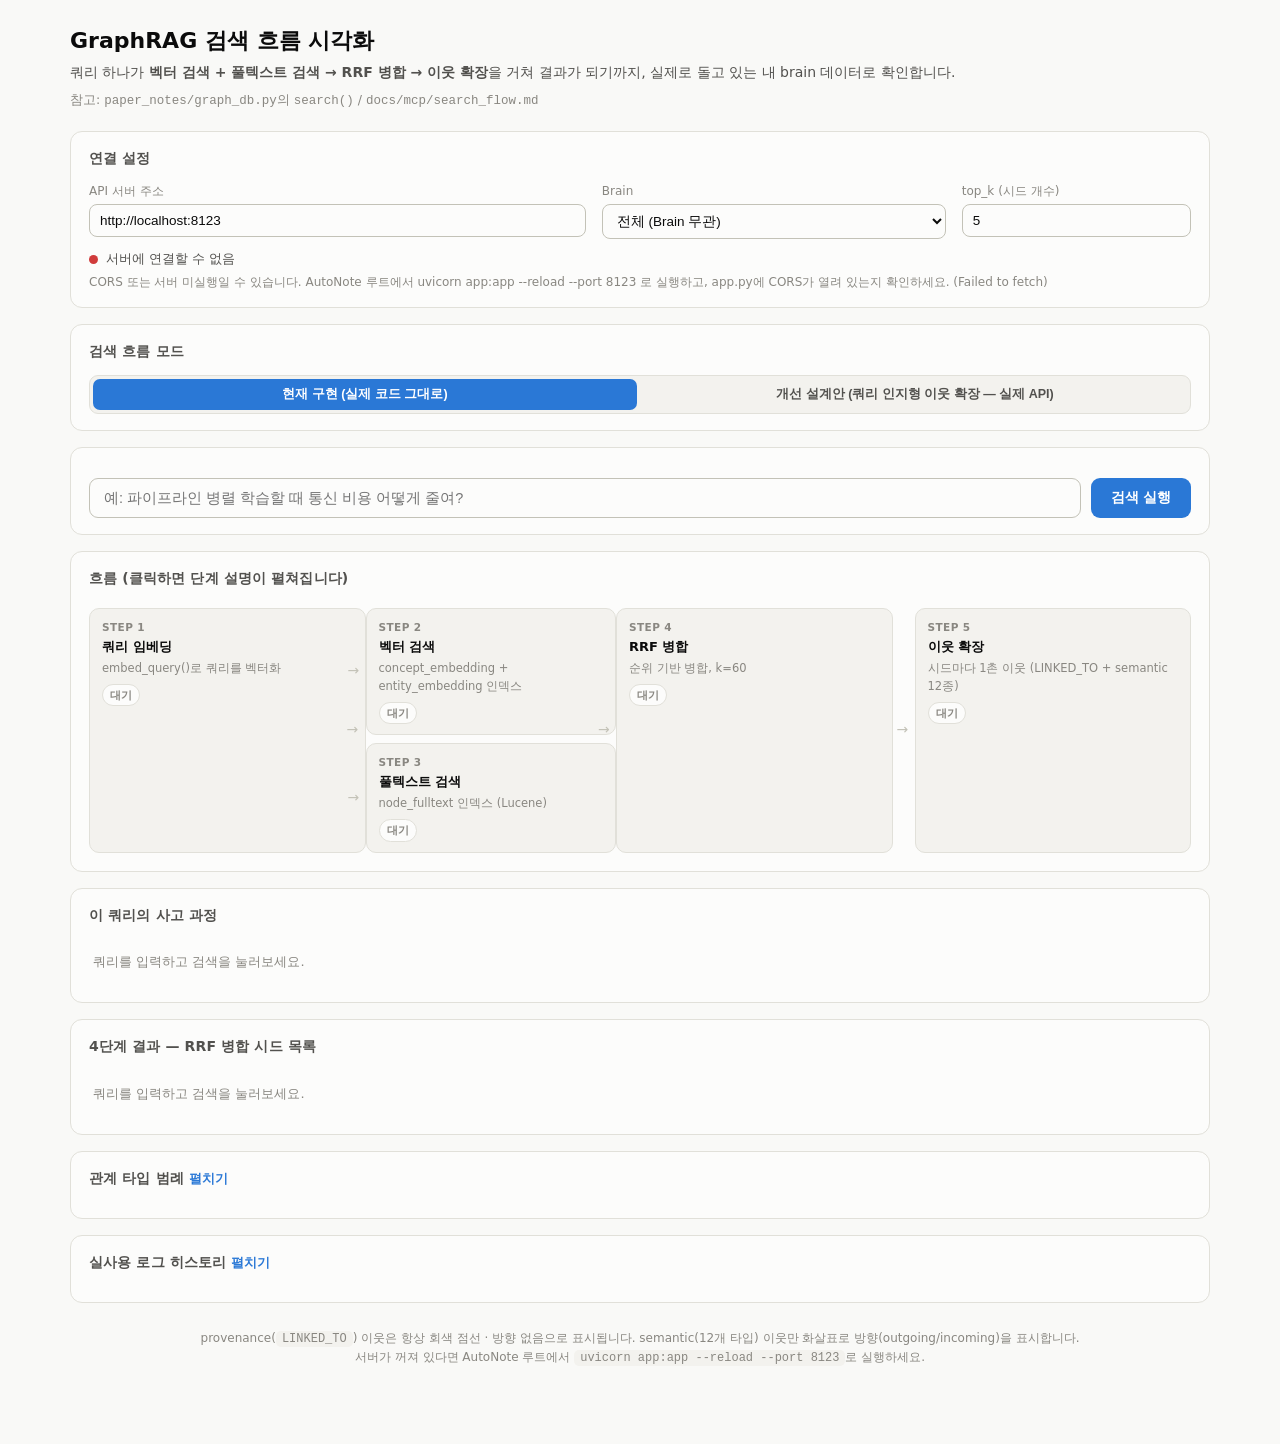
==== commit d1d10e87: "feat(graph): explain why search() picked its seeds, and log every search call search() results alone" ====
--- a/test/search_flow_visualizer.html
+++ b/test/search_flow_visualizer.html
@@ -210,6 +210,51 @@
   .raw-toggle{ font-size:12px; color:var(--text-muted); cursor:pointer; background:none; border:none; padding:0; margin-top:10px; text-decoration:underline; }
   pre.raw{ display:none; margin-top:8px; max-height:280px; overflow:auto; background:var(--surface-2); border:1px solid var(--border); border-radius:8px; padding:10px 12px; font-size:11.5px; }
   pre.raw.show{ display:block; }
+
+  /* --- 실사용 로그 히스토리 --- */
+  .log-filter-row{ display:flex; gap:8px; margin-bottom:12px; flex-wrap:wrap; align-items:center; }
+  .log-filter-row select, .log-filter-row input[type=number]{
+    padding:6px 8px; border-radius:7px; border:1px solid var(--border-strong);
+    background:var(--surface); color:var(--text); font-size:12.5px;
+  }
+  .log-list{ display:flex; flex-direction:column; gap:8px; max-height:420px; overflow-y:auto; }
+  .log-entry{ border:1px solid var(--border); border-radius:9px; padding:10px 12px; cursor:pointer; transition:border-color .15s, background .15s; }
+  .log-entry:hover{ border-color:var(--accent); background:var(--accent-bg); }
+  .log-entry.active{ border-color:var(--accent); background:var(--accent-bg); }
+  .log-row1{ display:flex; align-items:center; gap:8px; }
+  .log-badge{ font-size:10px; font-weight:700; padding:2px 7px; border-radius:99px; color:#fff; white-space:nowrap; }
+  .log-badge.mcp{ background:var(--good); }
+  .log-badge.web{ background:var(--text-muted); }
+  .log-badge.mode-all{ background:var(--accent); }
+  .log-badge.mode-routed{ background:var(--grp-usage); }
+  .log-ts{ font-size:11px; color:var(--text-muted); margin-left:auto; white-space:nowrap; }
+  .log-query{ font-weight:600; font-size:13.5px; margin:5px 0 3px; }
+  .log-meta{ font-size:11.5px; color:var(--text-muted); }
+  .log-del-btn{ font-size:11px; font-weight:600; padding:2px 9px; border-radius:99px; border:1px solid var(--bad); background:transparent; color:var(--bad); cursor:pointer; white-space:nowrap; }
+  .log-del-btn:hover{ background:var(--bad); color:#fff; }
+  .log-view-banner{
+    display:flex; align-items:center; justify-content:space-between; gap:10px;
+    padding:9px 14px; margin-bottom:12px; border-radius:9px;
+    background:var(--accent-bg); border:1px solid var(--accent);
+    font-size:12.5px; font-weight:600; color:var(--accent);
+  }
+  .log-view-banner button{ font-size:11.5px; }
+
+  /* --- 이 쿼리의 사고 과정 (reasoning) --- */
+  .reasoning-summary{ font-size:13px; line-height:1.6; color:var(--text); background:var(--accent-bg); border:1px solid var(--accent); border-radius:9px; padding:10px 14px; margin-bottom:14px; }
+  .reasoning-block{ margin-bottom:14px; }
+  .reasoning-block:last-child{ margin-bottom:0; }
+  .alias-chip-grid{ display:flex; flex-wrap:wrap; gap:8px; }
+  .alias-chip{ display:inline-flex; align-items:center; gap:6px; padding:5px 10px; border-radius:9px; border:1px solid var(--border); background:var(--surface-2); font-size:12px; }
+  .path-trace{ display:flex; flex-wrap:wrap; align-items:center; gap:6px; font-size:12.5px; }
+  .path-node{ padding:4px 10px; border-radius:99px; border:1px solid var(--accent); background:var(--accent-bg); color:var(--accent); font-weight:600; }
+  .path-rel{ color:var(--text-muted); font-size:11px; font-weight:700; white-space:nowrap; }
+  .path-pair{ margin-bottom:10px; }
+  .path-pair:last-child{ margin-bottom:0; }
+  .path-pair-label{ font-size:11px; font-weight:700; color:var(--text-muted); margin-bottom:4px; }
+  .seed-source-badge{ font-size:10px; font-weight:700; padding:2px 7px; border-radius:99px; color:#fff; white-space:nowrap; }
+  .seed-source-badge.alias{ background:var(--good); }
+  .seed-source-badge.both{ background:var(--grp-usage); }
 
   .footnote{ color:var(--text-muted); font-size:12px; margin-top:26px; text-align:center; }
   .footnote code{ background:var(--surface-2); padding:1px 6px; border-radius:5px; }
@@ -293,7 +338,13 @@
   </section>
 
   <section class="card">
+    <h2>이 쿼리의 사고 과정</h2>
+    <div id="reasoningBody"><div class="empty-note">쿼리를 입력하고 검색을 눌러보세요.</div></div>
+  </section>
+
+  <section class="card">
     <h2>4단계 결과 — RRF 병합 시드 목록</h2>
+    <div class="log-view-banner" id="logViewBanner" style="display:none;"></div>
     <div id="seedListWrap"><div class="empty-note">쿼리를 입력하고 검색을 눌러보세요.</div></div>
     <button class="raw-toggle" id="rawToggle" style="display:none;">원본 응답 JSON 보기</button>
     <pre class="raw" id="rawJson"></pre>
@@ -303,6 +354,30 @@
     <h2>관계 타입 범례 <button class="legend-toggle" id="legendToggle">펼치기</button></h2>
     <div class="legend-body" id="legendBody">
       <div class="legend-grid" id="legendGrid"></div>
+    </div>
+  </section>
+
+  <section class="card">
+    <h2>실사용 로그 히스토리 <button class="legend-toggle" id="logHistoryToggle">펼치기</button></h2>
+    <div id="logHistoryBody" style="display:none;">
+      <div class="hint" style="margin-bottom:10px;">
+        실제 <code>/api/graph-search</code> 호출마다(Claude가 대화 중 MCP <code>search_graph</code>로 검색한 것 포함) <code>logs/traversal_log.jsonl</code>에 남는 기록입니다. <b>mcp</b>는 Claude가 실제로 쓴 검색, <b>web</b>은 이 페이지를 포함한 브라우저 쪽 호출입니다. 항목을 클릭하면 그때의 시드/이웃 결과를 위 "4단계 결과"에 그대로 다시 그립니다(재검색이 아니라, 서버에 저장된 그 순간의 기록입니다).
+      </div>
+      <div class="log-filter-row">
+        <select id="logSourceFilter">
+          <option value="">전체 출처</option>
+          <option value="mcp">mcp (실사용)</option>
+          <option value="web">web (브라우저)</option>
+        </select>
+        <select id="logModeFilter">
+          <option value="">전체 모드</option>
+          <option value="all">all</option>
+          <option value="routed">routed</option>
+        </select>
+        <input type="number" id="logLimit" value="30" min="1" max="200">
+        <button class="btn ghost" id="logRefreshBtn" type="button">불러오기</button>
+      </div>
+      <div id="logListWrap"><div class="empty-note">불러오기를 눌러 로그를 확인하세요.</div></div>
     </div>
   </section>
 
@@ -372,7 +447,15 @@
     // 검색 실행 없이 체크박스/M/2촌 설정만 바꿔도 서버에 실제로 재요청해서 결과를
     // 바로 다시 그릴 때, 사용자가 펼쳐서 보고 있던 시드 카드가 접혀버리지 않도록
     // 열린 시드의 "type:slug" 키를 기억해둔다.
-    openSeeds: new Set()
+    openSeeds: new Set(),
+    // "실사용 로그 히스토리" 카드에서 불러온 traversal_log.jsonl 항목들과, 그중
+    // 현재 화면에 그려서 보고 있는 항목의 인덱스(문자열) - null이면 라이브 검색
+    // 결과를 보고 있는 것이다.
+    logEntries: [],
+    viewingLogKey: null,
+    // 라이브 검색으로 마지막으로 받은 reasoning - 로그 히스토리를 보다가
+    // "라이브 검색으로 돌아가기"를 누르면 이걸 다시 그린다.
+    lastReasoning: null
   };
 
   /* ---------------- DOM 준비 ---------------- */
@@ -597,7 +680,7 @@
         }
         return r.json();
       })
-      .then(function(data){ return data.results || []; });
+      .then(function(data){ return { results: data.results || [], reasoning: data.reasoning || null }; });
   }
 
   // 실제 네트워크 요청 한 번으로 (필요하면 mode=routed의 실제 라우팅/랭킹/2촌
@@ -605,10 +688,13 @@
   // 최초 검색과 refetchAndRender()의 설정-변경 재검색이 모두 이걸 쓴다.
   function fetchAndRender(query){
     var params = currentSearchParams();
-    return apiSearch(query, params).then(function(results){
+    return apiSearch(query, params).then(function(data){
+      var results = data.results;
       state.lastResults = results;
+      state.lastReasoning = data.reasoning;
       applyRoutedTypesToCheckboxes(results);
       renderSeedList(results, query);
+      renderReasoning(data.reasoning);
       $("rawToggle").style.display = "inline";
       $("rawJson").textContent = JSON.stringify(results, null, 2);
       return results;
@@ -620,6 +706,13 @@
   function runSearch(){
     var query = $("queryInput").value.trim();
     if (!query){ $("queryInput").focus(); return; }
+    if (state.viewingLogKey !== null){
+      // 로그 히스토리를 보던 중 새로 검색을 실행하면 "과거 기록"이 아니라 방금
+      // 실행한 라이브 결과를 봐야 하므로 배너/활성 표시를 정리한다.
+      state.viewingLogKey = null;
+      $("logViewBanner").style.display = "none";
+      $("logViewBanner").innerHTML = "";
+    }
     localStorage.setItem("sfv_baseUrl", currentBase());
     localStorage.setItem("sfv_brainId", $("brainSel").value);
 
@@ -656,7 +749,7 @@
   }
 
   /* ---------------- 시드/이웃 렌더링 ---------------- */
-  function renderSeedList(results, query){
+  function renderSeedList(results, query, modeOverride){
     var wrap = $("seedListWrap");
     wrap.innerHTML = "";
     if (!results.length){
@@ -675,16 +768,23 @@
       // 다시 그릴 때 그대로 펼친 채로 만든다.
       if (state.openSeeds.has(key)) card.classList.add("open");
 
+      var sourceBadge = "";
+      if (seed.seed_source === "alias"){
+        sourceBadge = '<span class="seed-source-badge alias" title="쿼리에 이름/별칭이 그대로 등장해 강제로 포함된 시드">별칭 매칭</span>';
+      } else if (seed.seed_source === "both"){
+        sourceBadge = '<span class="seed-source-badge both" title="임베딩 유사도로도 뽑히고, 이름/별칭도 그대로 매칭된 시드">별칭+임베딩</span>';
+      }
       var head = document.createElement("div");
       head.className = "seed-head";
       head.innerHTML =
         '<span class="rank">#' + (idx+1) + '</span>' +
         '<span class="type-badge ' + seed.type + '">' + seed.type + '</span>' +
+        sourceBadge +
         '<div style="flex:1; min-width:0;">' +
           '<div class="seed-label">' + escapeHtml(seed.label || seed.slug) + '</div>' +
           '<div class="score-bar"><i style="width:' + Math.max(4, Math.round((seed.score||0)/maxScore*100)) + '%;"></i></div>' +
         '</div>' +
-        '<span class="seed-score">RRF ' + (seed.score||0).toFixed(4) + '</span>' +
+        '<span class="seed-score">' + (seed.score == null ? '별칭 매칭' : ('RRF ' + seed.score.toFixed(4))) + '</span>' +
         '<span class="chev">▶</span>';
       head.addEventListener("click", function(){
         var isOpen = card.classList.toggle("open");
@@ -694,7 +794,7 @@
 
       var body = document.createElement("div");
       body.className = "neighbor-body";
-      body.appendChild(renderNeighbors(seed));
+      body.appendChild(renderNeighbors(seed, modeOverride));
       card.appendChild(body);
 
       wrap.appendChild(card);
@@ -747,10 +847,15 @@
     return sec;
   }
 
-  function renderNeighbors(seed){
+  function renderNeighbors(seed, modeOverride){
+    // 로그 히스토리에서 과거 기록을 볼 때는 지금 화면의 모드 토글(state.mode)이
+    // 아니라 "그 로그가 실제로 어떤 mode로 호출됐는지"를 따라야 한다 - 실시간
+    // 검색(runSearch/refetchAndRender)에서는 modeOverride를 안 넘기므로 그대로
+    // state.mode를 쓴다.
+    var mode = modeOverride || state.mode;
     var host = document.createElement("div");
 
-    if (state.mode === "current"){
+    if (mode === "current"){
       // mode=all — 서버가 예전 그대로 시드 하나당 flat neighbors[]를 내려준다
       // (LINKED_TO/semantic 뒤섞여 있고 필터 없음). 클라이언트는 relation 유무로
       // provenance/semantic만 나눠서 보여준다.
@@ -811,6 +916,228 @@
     return host;
   }
 
+  // 최종 시드/이웃뿐 아니라 "왜 그렇게 뽑혔는지"의 과정 자체를 보여준다 -
+  // graph_db.search()가 results 옆에 함께 돌려주는 reasoning(별칭/이름
+  // 매칭, 의도 분류, 경로 탐색, 한 줄 요약)을 그대로 그린다. 라이브 검색과
+  // 로그 히스토리 재생 둘 다 이 함수 하나를 공유한다.
+  function renderReasoning(reasoning){
+    var host = $("reasoningBody");
+    if (!reasoning){
+      host.innerHTML = '<div class="empty-note">사고 과정 정보가 없습니다 (이 기능 추가 전에 저장된 로그이거나, 아직 검색 전입니다).</div>';
+      return;
+    }
+    var html = "";
+    if (reasoning.summary){
+      html += '<div class="reasoning-summary">' + escapeHtml(reasoning.summary) + '</div>';
+    }
+
+    html += '<div class="reasoning-block"><div class="neigh-section-title">별칭/이름 매칭 (강제 시드 포함)</div>';
+    if (reasoning.alias_matches && reasoning.alias_matches.length){
+      html += '<div class="alias-chip-grid">';
+      reasoning.alias_matches.forEach(function(m){
+        html += '<span class="alias-chip"><span class="type-badge ' + m.type + '" style="font-size:9.5px; padding:1px 5px;">' + m.type + '</span> "' + escapeHtml(m.matched_text) + '" \u2192 ' + escapeHtml(m.label) + '</span>';
+      });
+      html += '</div>';
+    } else {
+      html += '<span class="hint">쿼리 텍스트에 그대로 매치되는 별칭이 없었습니다.</span>';
+    }
+    html += '</div>';
+
+    html += '<div class="reasoning-block"><div class="neigh-section-title">의도 분류 (질문 표현 패턴)</div>';
+    if (reasoning.intent && reasoning.intent.matched_patterns && reasoning.intent.matched_patterns.length){
+      html += '<div class="alias-chip-grid">';
+      reasoning.intent.matched_patterns.forEach(function(p){
+        var added = reasoning.intent_added_types && reasoning.intent_added_types.indexOf(p.type) !== -1;
+        html += '<span class="alias-chip">' + escapeHtml(p.type) + ' \u2190 "' + escapeHtml(p.pattern) + '"' + (added ? ' <b>(라우팅에 추가됨)</b>' : '') + '</span>';
+      });
+      html += '</div>';
+    } else {
+      html += '<span class="hint">감지된 질문 표현 패턴이 없습니다.</span>';
+    }
+    html += '</div>';
+
+    // paths는 별칭 매칭 노드 사이 "가능한 쌍 전부"의 최단 경로 배열이다(3개
+    // 이상 지목되면 쌍이 여러 개 온다) - 이 기능을 paths(복수)로 바꾸기 전에
+    // 저장된 옛날 로그는 reasoning.path(단수, 객체 하나)만 있으므로, 그런
+    // 로그를 "실사용 로그 히스토리"에서 다시 열어도 깨지지 않게 배열로
+    // 감싸서 그대로 재생한다.
+    var pathList = reasoning.paths || (reasoning.path ? [reasoning.path] : null);
+    if (pathList && pathList.length){
+      html += '<div class="reasoning-block"><div class="neigh-section-title">개체 간 경로 탐색 (' + pathList.length + '쌍)</div>';
+      pathList.forEach(function(pathInfo){
+        var anchorLabel = (pathInfo.anchors && pathInfo.anchors.length === 2)
+          ? (pathInfo.anchors[0].slug + " \u2194 " + pathInfo.anchors[1].slug)
+          : "";
+        html += '<div class="path-pair">';
+        if (anchorLabel){
+          html += '<div class="path-pair-label">' + escapeHtml(anchorLabel) + '</div>';
+        }
+        if (pathInfo.found){
+          var parts = [];
+          pathInfo.nodes.forEach(function(n, i){
+            parts.push('<span class="path-node">' + escapeHtml(n.label || n.slug) + '</span>');
+            if (pathInfo.relations[i]) parts.push('<span class="path-rel">\u2192[' + escapeHtml(pathInfo.relations[i]) + ']\u2192</span>');
+          });
+          html += '<div class="path-trace">' + parts.join("") + '</div>';
+        } else {
+          html += '<span class="hint">이 쌍 사이를 연결하는 경로를 찾지 못했습니다.</span>';
+        }
+        html += '</div>';
+      });
+      html += '</div>';
+    }
+
+    host.innerHTML = html;
+  }
+
+  /* ---------------- 실사용 로그 히스토리 ---------------- */
+  // app.py의 /api/graph-search가 호출될 때마다(MCP search_graph를 통한 실사용
+  // 포함) paper_notes/traversal_log.py가 logs/traversal_log.jsonl에 한 줄씩
+  // 남긴 기록을 /api/traversal-logs로 조회해서 보여준다. 이 카드는 검색을 새로
+  // 실행하는 게 아니라 "그 순간 서버에 실제로 남은 결과"를 그대로 다시 그리는
+  // 것이므로, renderSeedList/renderNeighbors에 modeOverride를 넘겨서 지금 화면의
+  // 모드 토글 상태와 무관하게 로그 항목 자체의 mode를 따르게 한다.
+  function apiTraversalLogs(opts){
+    opts = opts || {};
+    var params = new URLSearchParams();
+    params.set("limit", String(opts.limit || 30));
+    if (opts.source) params.set("source", opts.source);
+    if (opts.mode) params.set("mode", opts.mode);
+    return fetch(currentBase() + "/api/traversal-logs?" + params.toString())
+      .then(function(r){
+        if (!r.ok){
+          return r.json().catch(function(){ return {}; }).then(function(body){
+            throw new Error((body && body.detail) || ("HTTP " + r.status));
+          });
+        }
+        return r.json();
+      })
+      .then(function(data){ return data.entries || []; });
+  }
+
+  function loadTraversalLogs(){
+    var wrap = $("logListWrap");
+    wrap.innerHTML = '<div class="empty-note">불러오는 중…</div>';
+    var opts = {
+      limit: parseInt($("logLimit").value, 10) || 30,
+      source: $("logSourceFilter").value,
+      mode: $("logModeFilter").value
+    };
+    apiTraversalLogs(opts).then(function(entries){
+      state.logEntries = entries;
+      state.viewingLogKey = null;
+      renderLogList(entries);
+    }).catch(function(err){
+      wrap.innerHTML = '<div class="empty-note" style="color:var(--bad);">로그를 불러오지 못했습니다: ' + escapeHtml(err.message) + '</div>';
+    });
+  }
+
+  function renderLogList(entries){
+    var wrap = $("logListWrap");
+    wrap.innerHTML = "";
+    if (!entries.length){
+      wrap.innerHTML = '<div class="empty-note">기록된 로그가 없습니다. (아직 실사용 검색이 없거나, 필터에 맞는 기록이 없을 수 있습니다)</div>';
+      return;
+    }
+    var list = document.createElement("div");
+    list.className = "log-list";
+    entries.forEach(function(entry, idx){
+      var item = document.createElement("div");
+      item.className = "log-entry";
+      if (state.viewingLogKey === String(idx)) item.classList.add("active");
+      var ts = entry.ts ? new Date(entry.ts).toLocaleString() : "";
+      var seedCount = entry.seed_count != null ? entry.seed_count : (entry.results || []).length;
+      item.innerHTML =
+        '<div class="log-row1">' +
+          '<span class="log-badge ' + (entry.source === "mcp" ? "mcp" : "web") + '">' + (entry.source === "mcp" ? "MCP 실사용" : "web") + '</span>' +
+          '<span class="log-badge ' + (entry.mode === "routed" ? "mode-routed" : "mode-all") + '">' + escapeHtml(entry.mode || "all") + '</span>' +
+          '<span class="log-ts">' + escapeHtml(ts) + '</span>' +
+          '<button class="log-del-btn" type="button" title="이 로그 기록 삭제">삭제</button>' +
+        '</div>' +
+        '<div class="log-query">' + escapeHtml(entry.query || "") + '</div>' +
+        '<div class="log-meta">시드 ' + seedCount + '개 · ' +
+          (typeof entry.duration_ms === "number" ? entry.duration_ms.toFixed(1) + "ms" : "-") +
+          (entry.brain_id ? " · brain: " + escapeHtml(entry.brain_id) : "") + '</div>';
+      item.addEventListener("click", function(){ viewLogEntry(entry, idx); });
+      item.querySelector(".log-del-btn").addEventListener("click", function(e){
+        e.stopPropagation();
+        deleteLogEntry(entry, idx);
+      });
+      list.appendChild(item);
+    });
+    wrap.appendChild(list);
+  }
+
+  // 로그 한 줄 삭제 - 서버(traversal_log.jsonl)에서 지우고, 성공하면 로컬
+  // state.logEntries에서도 같은 항목을 빼서 다시 그린다. 지우려는 항목을 지금
+  // 보고 있던 중이었으면(state.viewingLogKey) 라이브 검색 화면으로 돌아간다.
+  function deleteLogEntry(entry, idx){
+    if (!confirm('이 로그 기록을 삭제할까요? 되돌릴 수 없습니다.\n\n"' + (entry.query || "") + '"')) return;
+    var params = new URLSearchParams();
+    params.set("ts", entry.ts || "");
+    fetch(currentBase() + "/api/traversal-logs?" + params.toString(), { method: "DELETE" })
+      .then(function(r){
+        if (!r.ok){
+          return r.json().catch(function(){ return {}; }).then(function(body){
+            throw new Error((body && body.detail) || ("HTTP " + r.status));
+          });
+        }
+        return r.json();
+      })
+      .then(function(data){
+        if (!data.deleted){
+          console.warn("삭제할 로그를 서버에서 찾지 못했습니다(이미 지워졌을 수 있음):", entry.ts);
+        }
+        var wasViewing = state.viewingLogKey === String(idx);
+        state.logEntries = state.logEntries.filter(function(e){ return e !== entry; });
+        if (wasViewing){
+          exitLogView(); // 내부에서 renderLogList(state.logEntries)까지 다시 그려준다
+        } else {
+          renderLogList(state.logEntries);
+        }
+      })
+      .catch(function(err){
+        alert("삭제 실패: " + err.message);
+      });
+  }
+
+    function viewLogEntry(entry, idx){
+    state.viewingLogKey = String(idx);
+    renderLogList(state.logEntries);
+    var modeForRender = entry.mode === "routed" ? "improved" : "current";
+    var ts = entry.ts ? new Date(entry.ts).toLocaleString() : "알 수 없음";
+    var banner = $("logViewBanner");
+    banner.style.display = "flex";
+    banner.innerHTML =
+      '<span>과거 로그 보기 (실시간 아님) — ' + escapeHtml(ts) + ' · ' +
+        (entry.source === "mcp" ? "Claude 실사용" : "웹 호출") + ' · mode=' + escapeHtml(entry.mode || "all") + '</span>' +
+      '<button class="btn ghost" type="button" id="logViewBackBtn">라이브 검색으로 돌아가기</button>';
+    $("logViewBackBtn").addEventListener("click", exitLogView);
+    $("queryInput").value = entry.query || "";
+    renderSeedList(entry.results || [], entry.query || "", modeForRender);
+    renderReasoning(entry.reasoning || null);
+    $("rawToggle").style.display = "inline";
+    $("rawJson").textContent = JSON.stringify(entry.results || [], null, 2);
+    $("seedListWrap").scrollIntoView({ behavior: "smooth", block: "start" });
+  }
+
+  function exitLogView(){
+    state.viewingLogKey = null;
+    var banner = $("logViewBanner");
+    banner.style.display = "none";
+    banner.innerHTML = "";
+    renderLogList(state.logEntries);
+    if (state.lastResults){
+      renderSeedList(state.lastResults, $("queryInput").value.trim());
+      renderReasoning(state.lastReasoning);
+      $("rawJson").textContent = JSON.stringify(state.lastResults, null, 2);
+    } else {
+      $("seedListWrap").innerHTML = '<div class="empty-note">쿼리를 입력하고 검색을 눌러보세요.</div>';
+      renderReasoning(null);
+      $("rawToggle").style.display = "none";
+    }
+  }
+
   /* ---------------- 이벤트 바인딩 ---------------- */
   function bindEvents(){
     $("baseUrl").value = state.baseUrl;
@@ -840,6 +1167,15 @@
     $("capM").addEventListener("input", debouncedRefetch);
     $("hop2Chk").addEventListener("change", refetchAndRender);
     $("hop2N").addEventListener("input", debouncedRefetch);
+
+    $("logHistoryToggle").addEventListener("click", function(){
+      var body = $("logHistoryBody");
+      var show = body.style.display === "none";
+      body.style.display = show ? "block" : "none";
+      $("logHistoryToggle").textContent = show ? "접기" : "펼치기";
+      if (show && !state.logEntries.length) loadTraversalLogs();
+    });
+    $("logRefreshBtn").addEventListener("click", loadTraversalLogs);
   }
 
   function setMode(mode){
